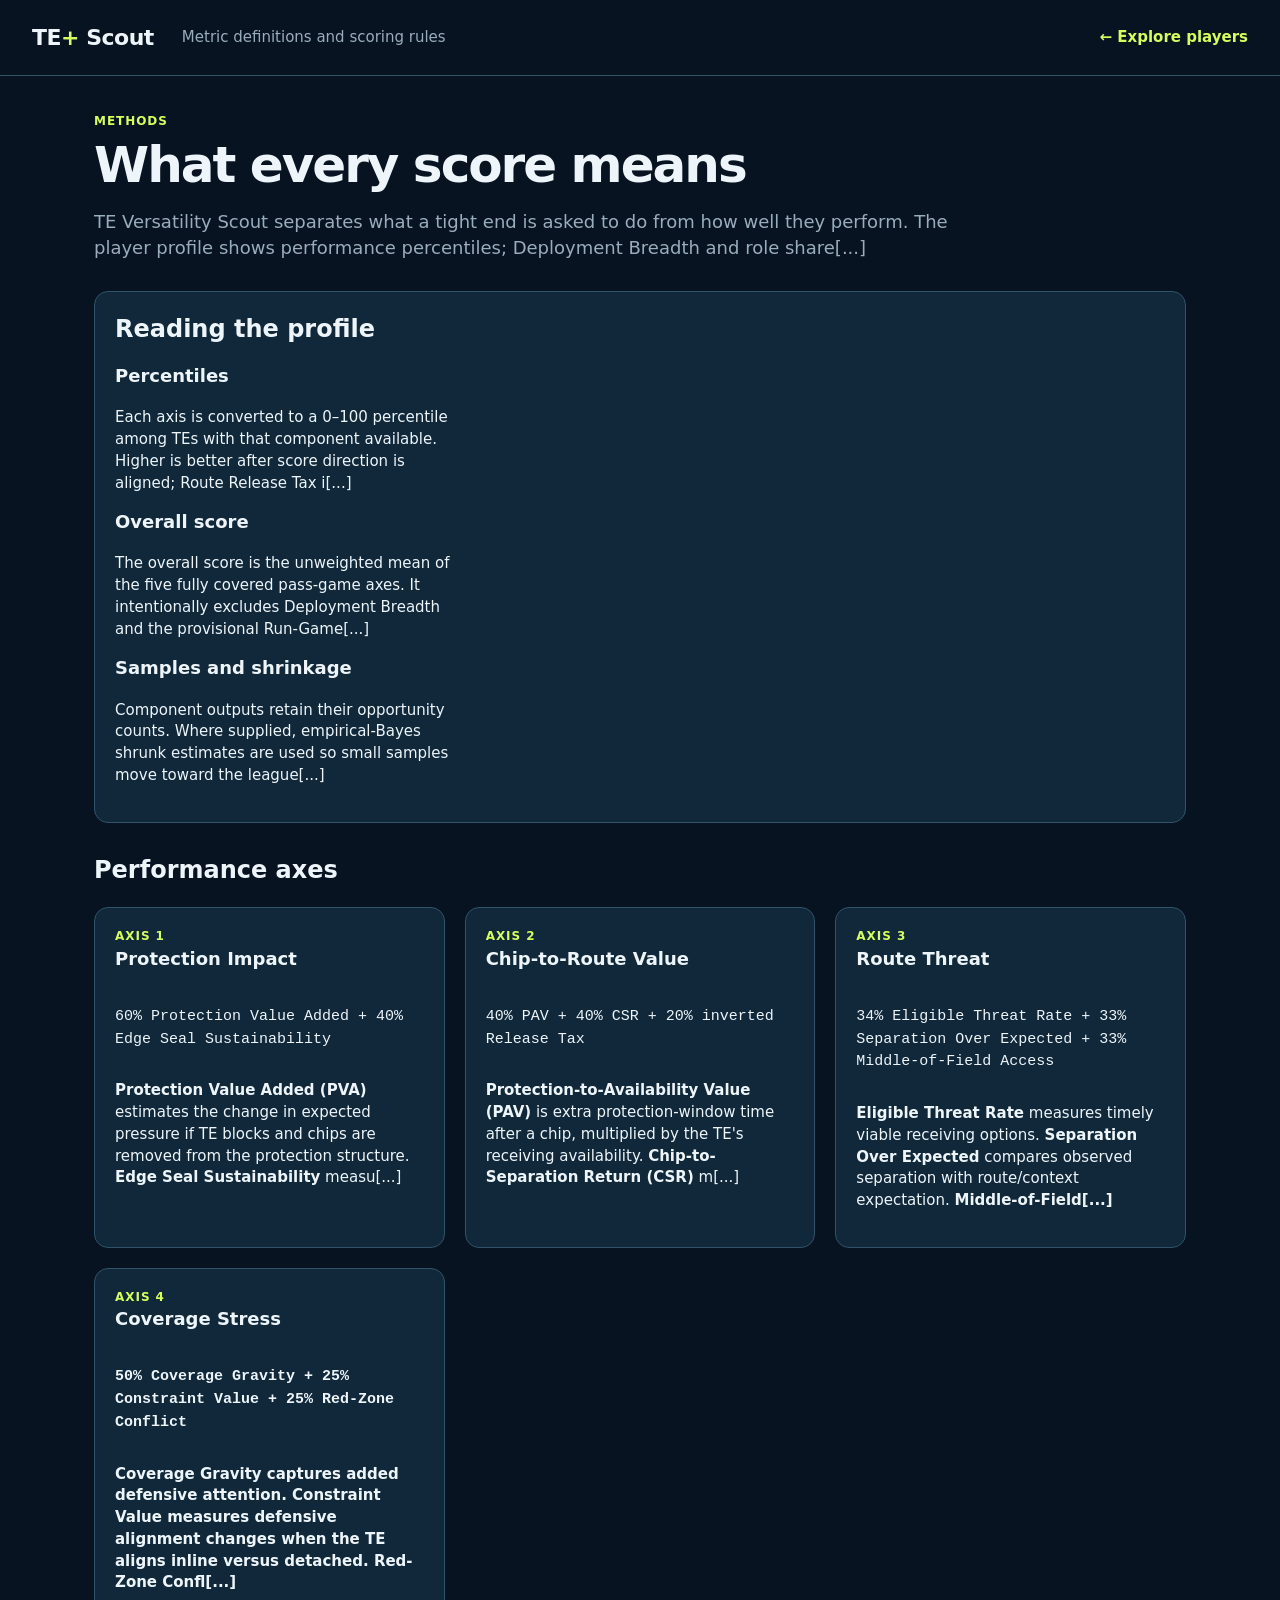
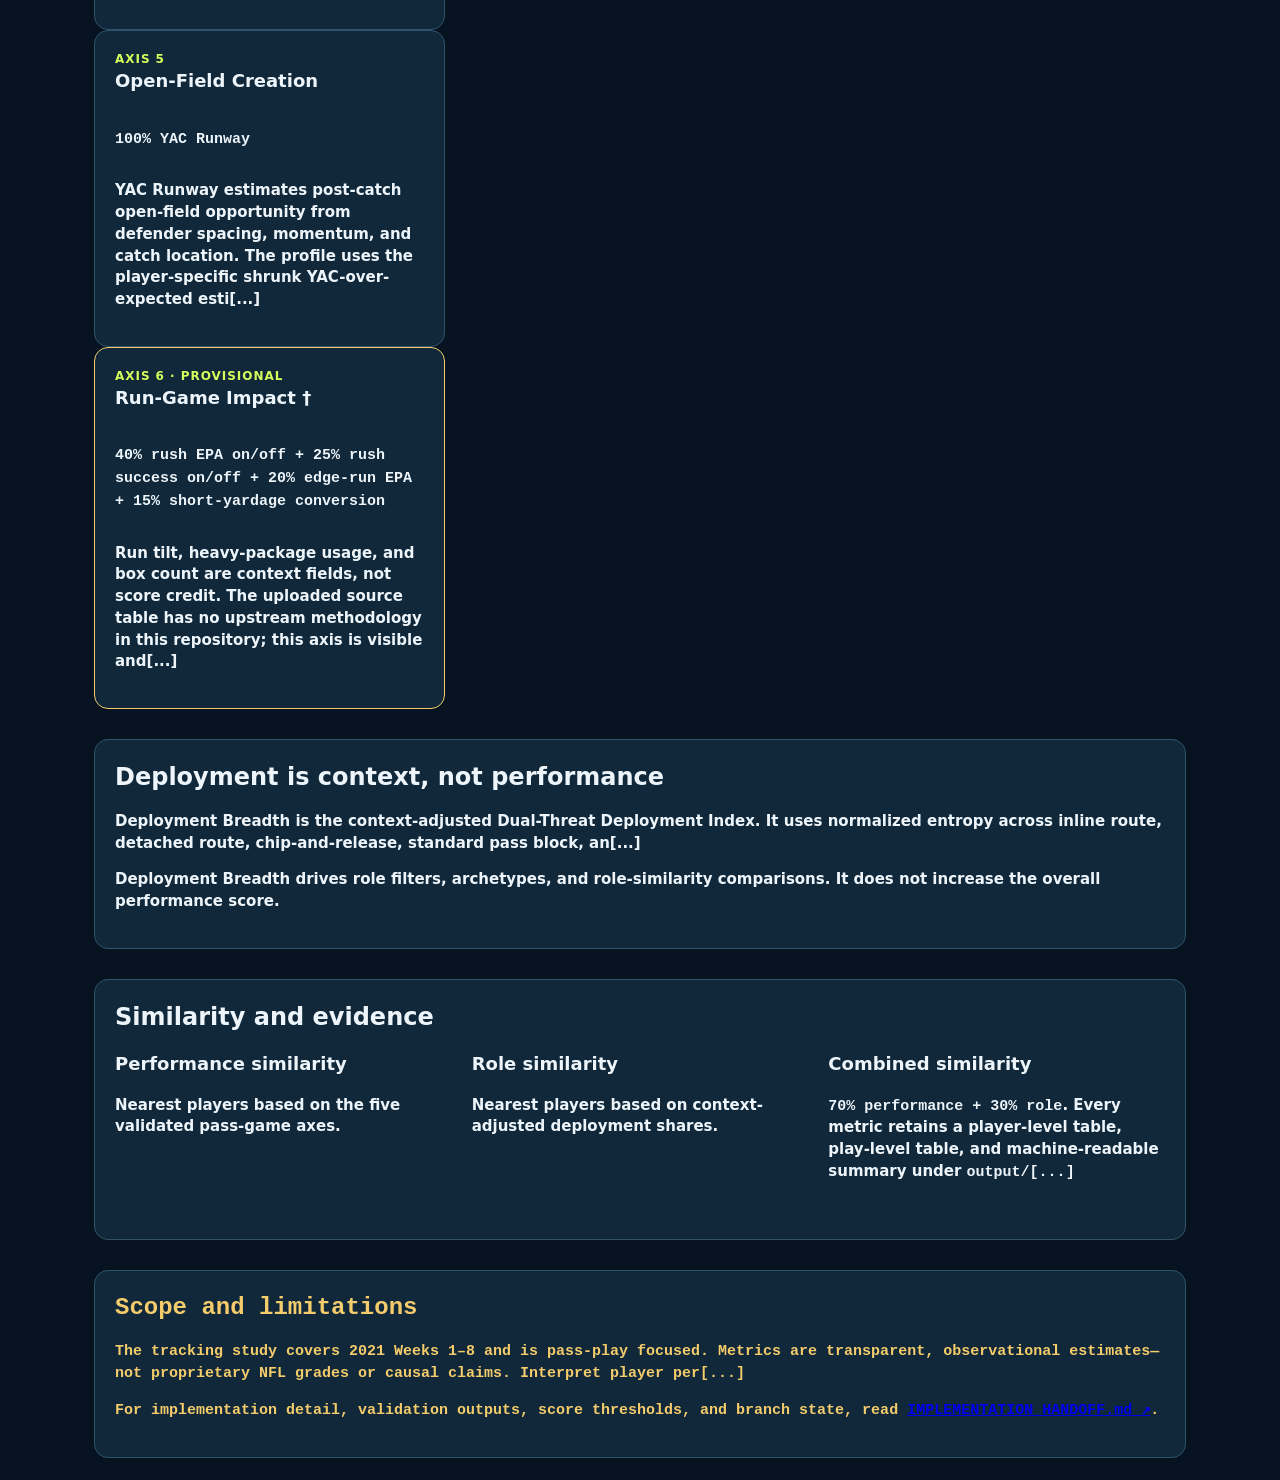
==== docs/methodology.html @ 2a089609 "Move web folder to docs for GitHub Pages hosting" ====
<!doctype html>
<html lang="en">
  <head>
    <meta charset="utf-8">
    <meta name="viewport" content="width=device-width, initial-scale=1">
    <title>Methodology · TE Versatility Scout</title>
    <link rel="stylesheet" href="styles.css">
  </head>
  <body>
    <header>
      <a class="brand" href="index.html">TE<span>+</span> Scout</a>
      <p>Metric definitions and scoring rules</p>
      <a class="methodology" href="index.html">← Explore players</a>
    </header>
    <main class="methodology-page">
      <span class="eyebrow">METHODS</span>
      <h1>What every score means</h1>
      <p class="lead">TE Versatility Scout separates what a tight end is asked to do from how well they perform. The player profile shows performance percentiles; Deployment Breadth and role share[...]

      <section class="panel">
        <h2>Reading the profile</h2>
        <div class="method-grid">
          <div><h3>Percentiles</h3><p>Each axis is converted to a 0–100 percentile among TEs with that component available. Higher is better after score direction is aligned; Route Release Tax i[...]
          <div><h3>Overall score</h3><p>The overall score is the unweighted mean of the five fully covered pass-game axes. It intentionally excludes Deployment Breadth and the provisional Run-Game[...]
          <div><h3>Samples and shrinkage</h3><p>Component outputs retain their opportunity counts. Where supplied, empirical-Bayes shrunk estimates are used so small samples move toward the league[...]
        </div>
      </section>

      <section>
        <h2>Performance axes</h2>
        <div class="metric-cards">
          <article class="panel metric-card">
            <span class="eyebrow">AXIS 1</span><h3>Protection Impact</h3>
            <p><code>60% Protection Value Added + 40% Edge Seal Sustainability</code></p>
            <p><b>Protection Value Added (PVA)</b> estimates the change in expected pressure if TE blocks and chips are removed from the protection structure. <b>Edge Seal Sustainability</b> measu[...]
          </article>
          <article class="panel metric-card">
            <span class="eyebrow">AXIS 2</span><h3>Chip-to-Route Value</h3>
            <p><code>40% PAV + 40% CSR + 20% inverted Release Tax</code></p>
            <p><b>Protection-to-Availability Value (PAV)</b> is extra protection-window time after a chip, multiplied by the TE's receiving availability. <b>Chip-to-Separation Return (CSR)</b> m[...]
          </article>
          <article class="panel metric-card">
            <span class="eyebrow">AXIS 3</span><h3>Route Threat</h3>
            <p><code>34% Eligible Threat Rate + 33% Separation Over Expected + 33% Middle-of-Field Access</code></p>
            <p><b>Eligible Threat Rate</b> measures timely viable receiving options. <b>Separation Over Expected</b> compares observed separation with route/context expectation. <b>Middle-of-Field[...]
          </article>
          <article class="panel metric-card">
            <span class="eyebrow">AXIS 4</span><h3>Coverage Stress</h3>
            <p><code>50% Coverage Gravity + 25% Constraint Value + 25% Red-Zone Conflict</code></p>
            <p><b>Coverage Gravity</b> captures added defensive attention. <b>Constraint Value</b> measures defensive alignment changes when the TE aligns inline versus detached. <b>Red-Zone Confl[...]
          </article>
          <article class="panel metric-card">
            <span class="eyebrow">AXIS 5</span><h3>Open-Field Creation</h3>
            <p><code>100% YAC Runway</code></p>
            <p><b>YAC Runway</b> estimates post-catch open-field opportunity from defender spacing, momentum, and catch location. The profile uses the player-specific shrunk YAC-over-expected esti[...]
          </article>
          <article class="panel metric-card provisional-card">
            <span class="eyebrow">AXIS 6 · PROVISIONAL</span><h3>Run-Game Impact †</h3>
            <p><code>40% rush EPA on/off + 25% rush success on/off + 20% edge-run EPA + 15% short-yardage conversion</code></p>
            <p>Run tilt, heavy-package usage, and box count are context fields, not score credit. The uploaded source table has no upstream methodology in this repository; this axis is visible and[...]
          </article>
        </div>
      </section>

      <section class="panel">
        <h2>Deployment is context, not performance</h2>
        <p><b>Deployment Breadth</b> is the context-adjusted Dual-Threat Deployment Index. It uses normalized entropy across inline route, detached route, chip-and-release, standard pass block, an[...]
        <p>Deployment Breadth drives role filters, archetypes, and role-similarity comparisons. It does <b>not</b> increase the overall performance score.</p>
      </section>

      <section class="panel">
        <h2>Similarity and evidence</h2>
        <div class="method-grid">
          <div><h3>Performance similarity</h3><p>Nearest players based on the five validated pass-game axes.</p></div>
          <div><h3>Role similarity</h3><p>Nearest players based on context-adjusted deployment shares.</p></div>
          <div><h3>Combined similarity</h3><p><code>70% performance + 30% role</code>. Every metric retains a player-level table, play-level table, and machine-readable summary under <code>output/[...]
        </div>
      </section>

      <section class="panel caveat">
        <h2>Scope and limitations</h2>
        <p>The tracking study covers 2021 Weeks 1–8 and is pass-play focused. Metrics are transparent, observational estimates—not proprietary NFL grades or causal claims. Interpret player per[...]
        <p>For implementation detail, validation outputs, score thresholds, and branch state, read <a href="../IMPLEMENTATION_HANDOFF.md" target="_blank">IMPLEMENTATION_HANDOFF.md ↗</a>.</p>
      </section>
    </main>
  </body>
</html>
---- docs/styles.css ----
:root {
  --bg: #071321;
  --surface: #10283a;
  --surface-light: #163449;
  --line: #31536a;
  --text: #edf5fa;
  --muted: #99adbc;
  --accent: #d5ff5a;
  --blue: #6ca8ff;
  --good: #74d59a;
}

* { box-sizing: border-box; }
body { margin: 0; background: var(--bg); color: var(--text); font: 15px/1.45 Inter, ui-sans-serif, system-ui, sans-serif; }
header { height: 76px; border-bottom: 1px solid var(--line); display: flex; align-items: center; gap: 28px; padding: 0 max(32px, calc((100vw - 1440px) / 2)); }
.brand { color: var(--text); font-size: 22px; font-weight: 800; text-decoration: none; letter-spacing: -.5px; }
.brand span { color: var(--accent); }
header p { color: var(--muted); margin: 0; flex: 1; }
.methodology { color: var(--accent); font-weight: 700; text-decoration: none; }
main { max-width: 1440px; margin: auto; padding: 34px; }
.intro { background: linear-gradient(110deg, #17364a, #102330); border: 1px solid var(--line); border-radius: 18px; padding: 34px; display: flex; justify-content: space-between; gap: 24px; }
.eyebrow { color: var(--accent); font-size: 12px; font-weight: 800; letter-spacing: .08em; text-transform: uppercase; }
h1 { margin: 7px 0; font-size: clamp(30px, 4vw, 50px); line-height: 1.05; letter-spacing: -.04em; }
h2 { margin: 0 0 16px; font-size: 24px; } h3 { margin: 0 0 18px; font-size: 18px; }
.intro p, .caption { color: var(--muted); margin: 0; }
.intro .provisional-note { color: #f5cc6b; font-size: 12px; margin-top: 12px; max-width: 700px; }
.snapshot { display: grid; grid-template-columns: repeat(3, minmax(74px, 1fr)); align-content: center; gap: 4px 22px; }
.snapshot strong { color: var(--accent); font-size: 32px; } .snapshot span { color: var(--muted); font-size: 12px; text-transform: uppercase; }
.workspace { display: grid; grid-template-columns: 290px 1fr; gap: 24px; margin-top: 26px; }
.explorer, .panel { background: var(--surface); border: 1px solid var(--line); border-radius: 14px; padding: 20px; }
label { display: block; color: var(--muted); font-size: 12px; font-weight: 700; margin: 13px 0; text-transform: uppercase; letter-spacing: .04em; }
input, select { width: 100%; margin-top: 5px; padding: 10px; border: 1px solid var(--line); border-radius: 8px; color: var(--text); background: var(--bg); font: inherit; }
.player-list { border-top: 1px solid var(--line); margin: 18px -20px -20px; max-height: 660px; overflow-y: auto; }
.player { background: transparent; border: 0; border-bottom: 1px solid #244457; color: var(--text); cursor: pointer; display: block; padding: 14px 20px; text-align: left; width: 100%; }
.player:hover, .player.selected { background: var(--surface-light); }
.player strong { display: block; }.player small { color: var(--muted); }.player .mini-score { color: var(--accent); float: right; font-weight: 800; }
.profile-heading { display: flex; align-items: end; justify-content: space-between; margin: 5px 4px 24px; }
.profile-heading h2 { font-size: 42px; letter-spacing: -.04em; margin: 4px 0; }.profile-heading p { color: var(--muted); margin: 0; }
.profile-heading .profile-note { color: #f5cc6b; font-size: 12px; margin-top: 8px; max-width: 670px; }
.score { text-align: right; }.score span { color: var(--muted); display: block; font-size: 11px; font-weight: 800; }.score strong { color: var(--accent); font-size: 60px; line-height: .9; }.score small { color: var(--muted); }
.profile-grid { display: grid; grid-template-columns: 1fr 1fr; gap: 20px; margin-top: 20px; }
.radar-panel { min-height: 500px; }.radar-panel canvas { display: block; height: auto; max-width: 100%; width: 100%; }
.caption { font-size: 12px; text-align: center; }
.axis-row, .role-row { display: grid; grid-template-columns: 160px 1fr 42px; gap: 10px; align-items: center; margin: 16px 0; }
.axis-row span, .role-row span { font-weight: 700; }.bar { background: #27465a; border-radius: 99px; height: 11px; overflow: hidden; }.bar i { background: linear-gradient(90deg, var(--blue), var(--accent)); display: block; height: 100%; }
.role-row i { background: var(--good); }.value { color: var(--accent); font-weight: 800; text-align: right; }
.panel-title-row { align-items: center; display: flex; justify-content: space-between; gap: 16px; }.panel-title-row select { width: auto; margin: 0; }
.similar { border-bottom: 1px solid #244457; cursor: pointer; display: grid; grid-template-columns: 1fr auto; gap: 8px; padding: 13px 0; }.similar:hover { color: var(--accent); }.similar small { color: var(--muted); }
.empty-state { background: var(--surface); border: 1px dashed var(--line); border-radius: 14px; color: var(--muted); padding: 60px 20px; text-align: center; }
.methodology-page { max-width: 1160px; }.methodology-page > h1 { margin-bottom: 14px; }.lead { color: var(--muted); font-size: 18px; max-width: 880px; }.methodology-page section { margin-top: 30px; }
.metric-cards { display: grid; grid-template-columns: repeat(3, 1fr); gap: 20px; margin: 20px 0; }
.metric-card { display: flex; flex-direction: column; }
.metric-card.provisional-card { border-color: #f5cc6b; }
.caveat { color: #f5cc6b; }
.method-grid { display: grid; grid-template-columns: repeat(3, 1fr); gap: 20px; }
.method-grid div h3 { margin-top: 0; }
@media (max-width: 900px) { .method-grid, .metric-cards { grid-template-columns: 1fr; } }
@media (max-width: 900px) { header { padding: 0 18px; } header p { display: none; } main { padding: 18px; }.intro, .workspace, .profile-grid { grid-template-columns: 1fr; display: grid; }.snapshot { grid-template-columns: repeat(3, 1fr); } .explorer { grid-row: 1; } }
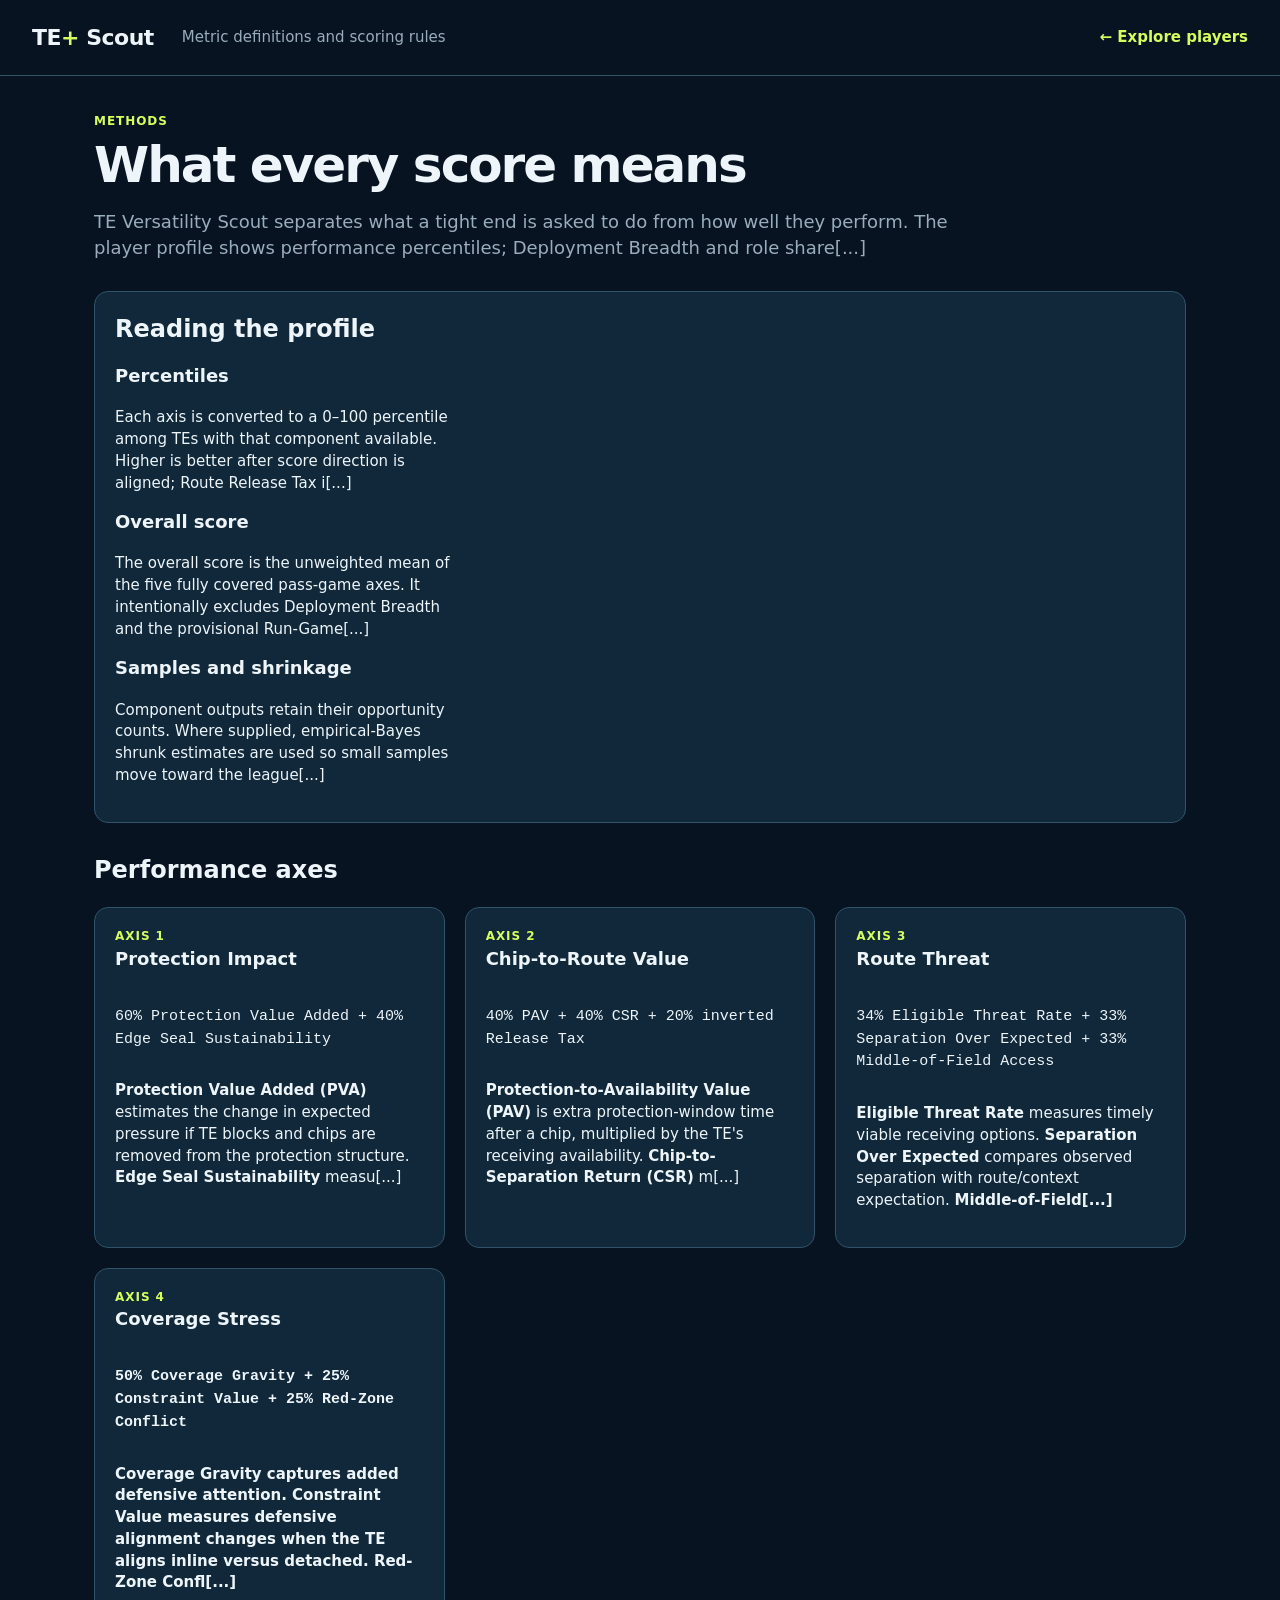
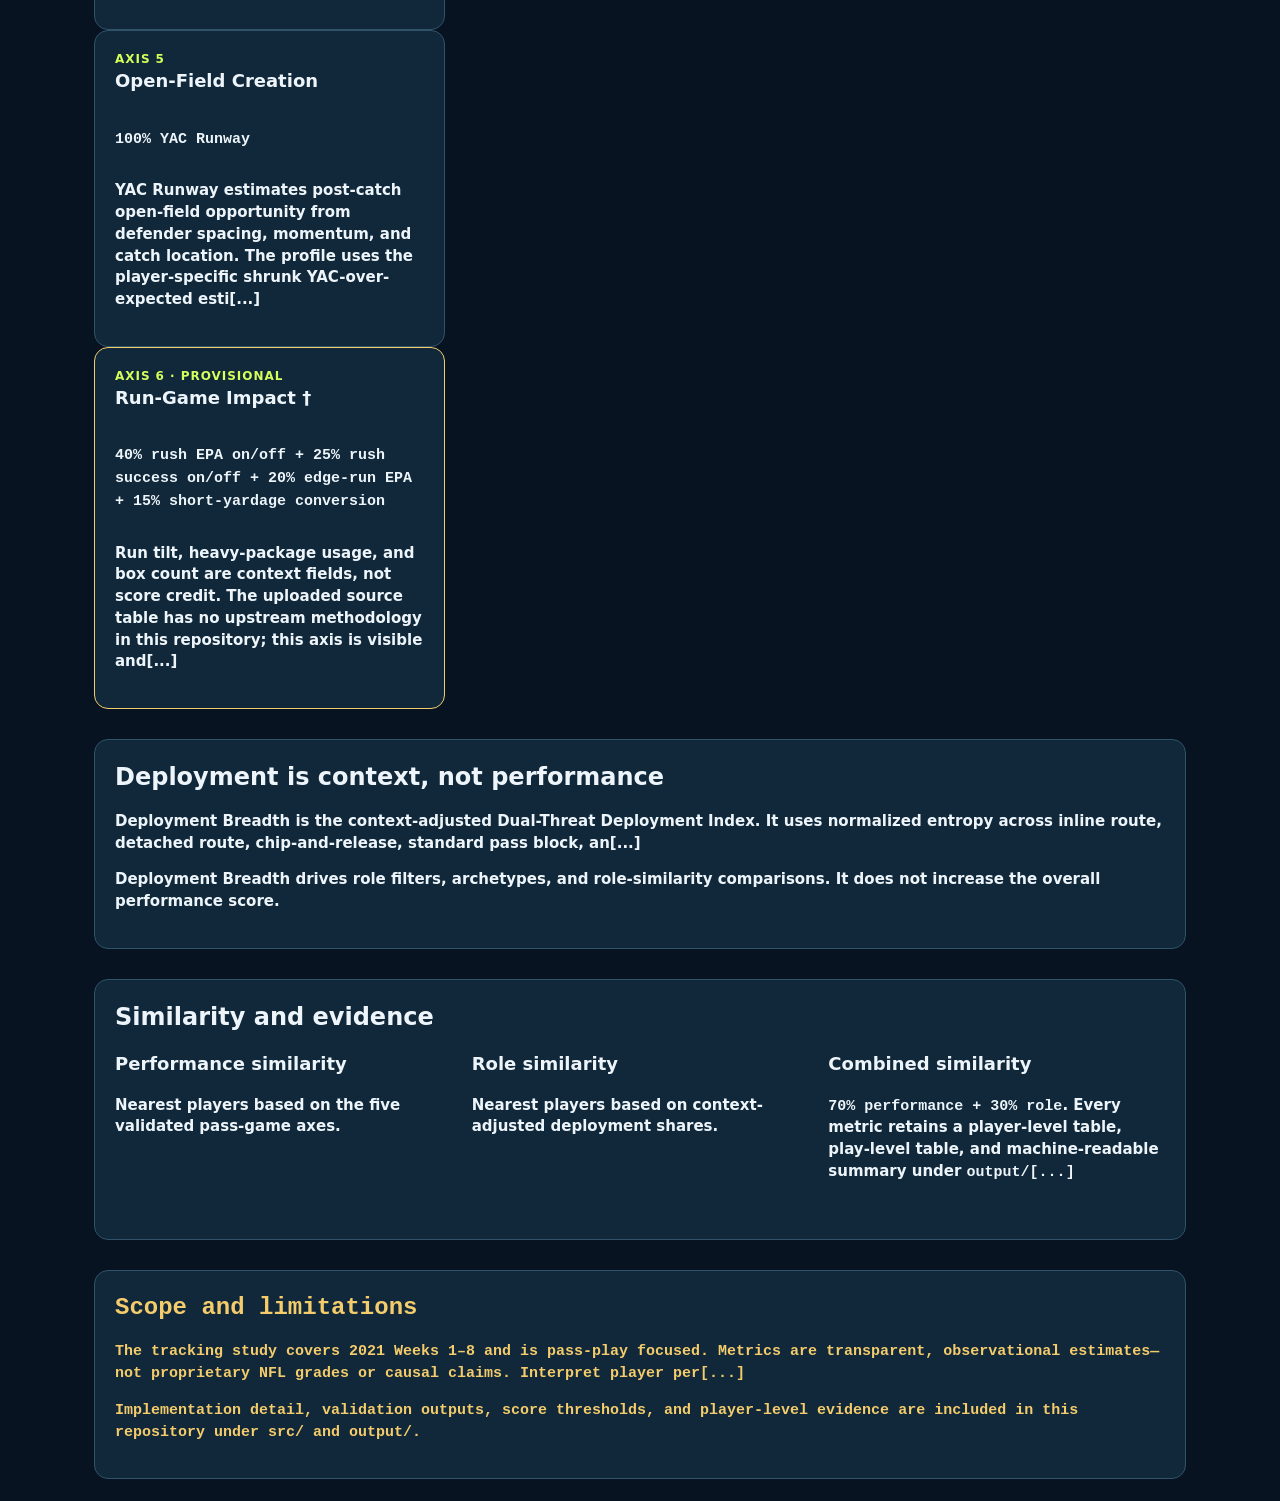
==== commit 9318f0cc: "Add portable offline visualizer Co-authored-by: Copilot <223556219+Copilot@users.noreply.github.com>" ====
--- a/docs/methodology.html
+++ b/docs/methodology.html
@@ -80,7 +80,7 @@
       <section class="panel caveat">
         <h2>Scope and limitations</h2>
         <p>The tracking study covers 2021 Weeks 1–8 and is pass-play focused. Metrics are transparent, observational estimates—not proprietary NFL grades or causal claims. Interpret player per[...]
-        <p>For implementation detail, validation outputs, score thresholds, and branch state, read <a href="../IMPLEMENTATION_HANDOFF.md" target="_blank">IMPLEMENTATION_HANDOFF.md ↗</a>.</p>
+        <p>Implementation detail, validation outputs, score thresholds, and player-level evidence are included in this repository under <code>src/</code> and <code>output/</code>.</p>
       </section>
     </main>
   </body>
